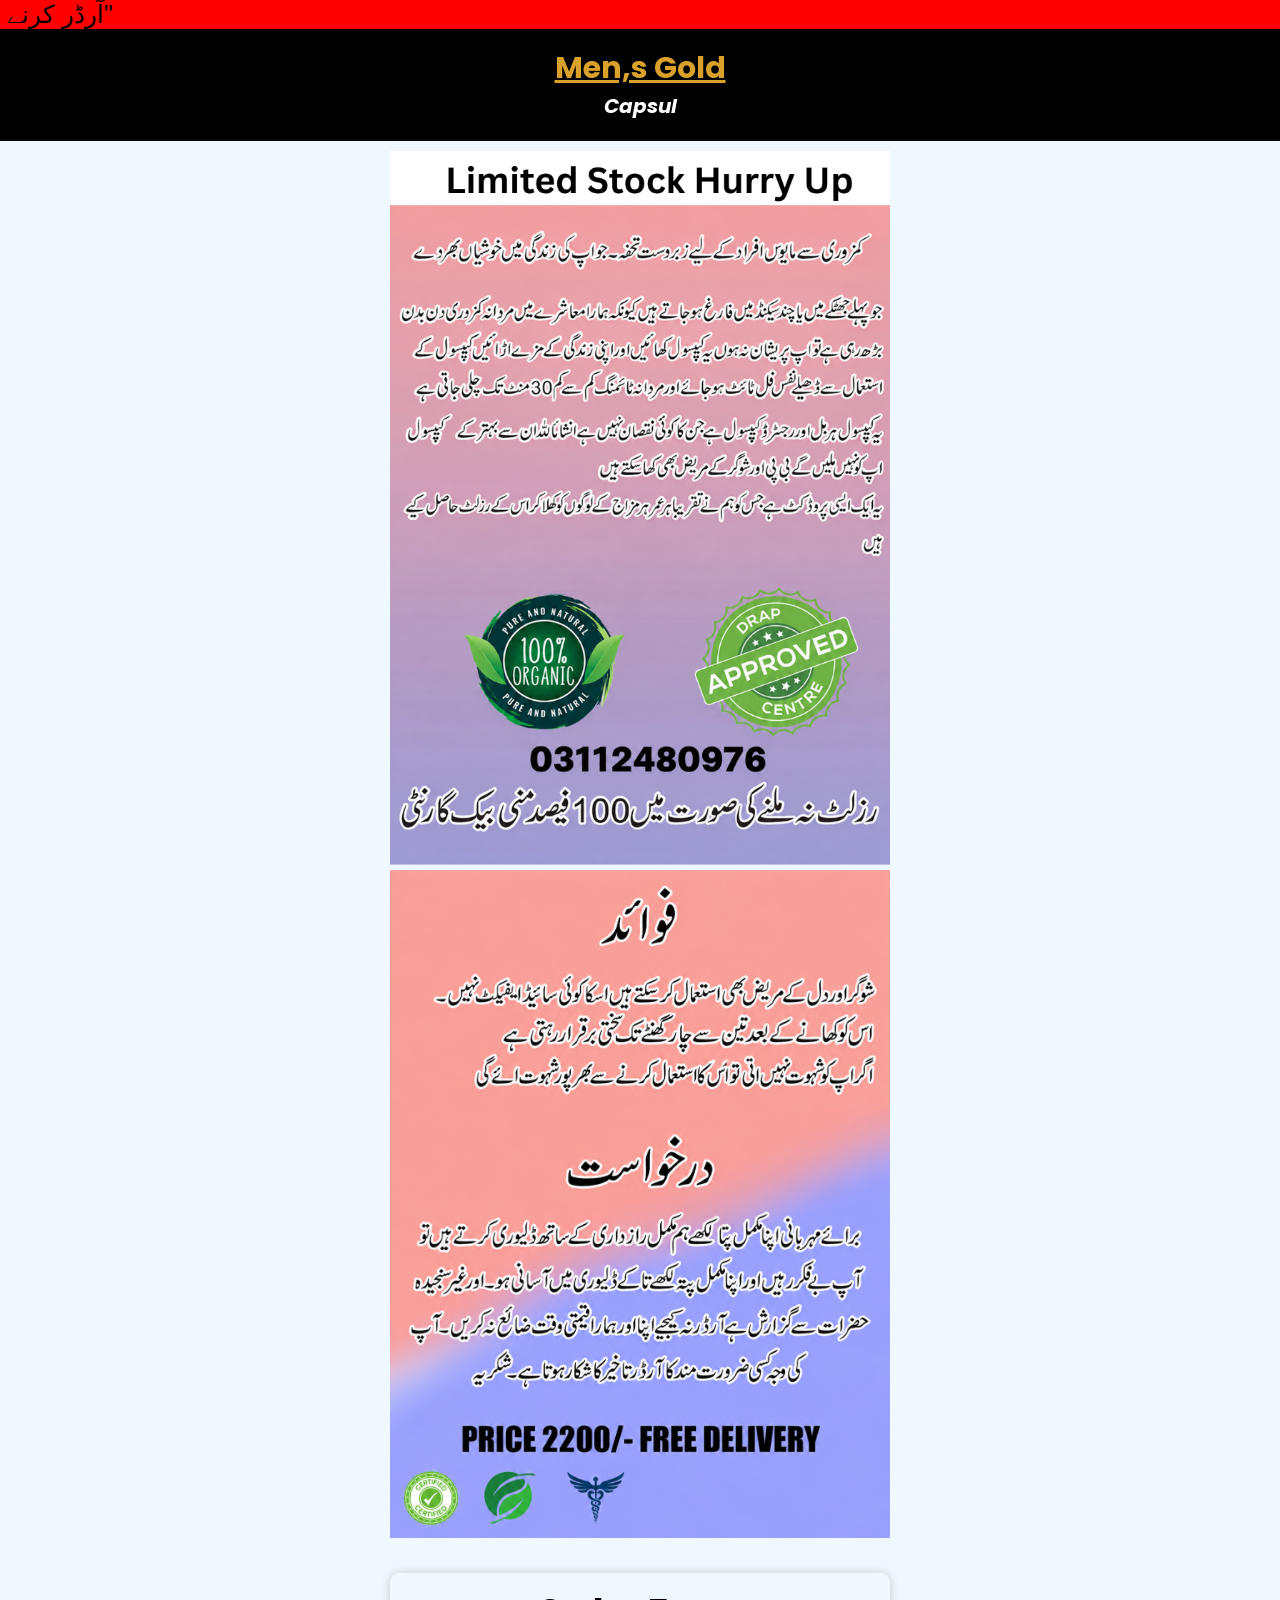
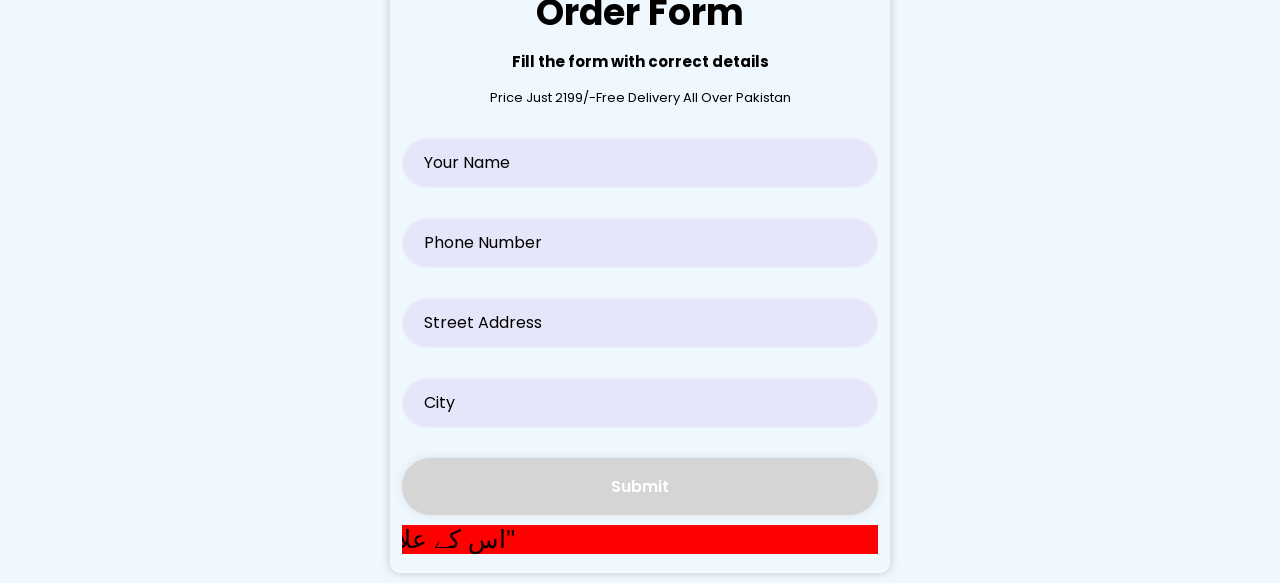
==== index.html @ 23c0e17f "Add files via upload" ====
<!DOCTYPE html>
<html lang="en">

<head>
    <meta charset="UTF-8">
    <meta name="viewport" content="width=device-width, initial-scale=1.0">
    <title>Organicherbstore</title>
    <link rel="stylesheet" href="style.css">
<!-- Meta Pixel Code -->
<script>
!function(f,b,e,v,n,t,s)
{if(f.fbq)return;n=f.fbq=function(){n.callMethod?
n.callMethod.apply(n,arguments):n.queue.push(arguments)};
if(!f._fbq)f._fbq=n;n.push=n;n.loaded=!0;n.version='2.0';
n.queue=[];t=b.createElement(e);t.async=!0;
t.src=v;s=b.getElementsByTagName(e)[0];
s.parentNode.insertBefore(t,s)}(window, document,'script',
'https://connect.facebook.net/en_US/fbevents.js');
fbq('init', '2131883770869418');
fbq('track', 'PageView');
</script>
<noscript><img height="1" width="1" style="display:none"
src="https://www.facebook.com/tr?id=2131883770869418&ev=PageView&noscript=1"
/></noscript>
<!-- End Meta Pixel Code -->
</head>

<body>
    <marquee direction="right">"آرڈر کرنے سے پہلے مکمل تفصیل پڑھ لیجیے۔"</marquee>

    <header>
        <h1><ins> Men,s Gold</ins></h1>
        <h2><i>Capsul</i></h2>
    </header>
    <div class="image-box">
        <img src="2.png">
        <img src="3.png">

        <div class="wrapper">
            <form method="post" action="" name="contactform" id="contactform">
                <h1>Order Form</h1>
                <h2>Fill the form with correct details</h2>
                <p>Price Just 2199/-Free Delivery All Over Pakistan</p>
                <div class="input-box">
                    <input type="text" class="form-control" placeholder="Your Name" name="name" id="name" required />
                    <i class='bx bxs-user'></i>
                </div>
                <div class="input-box">
                    <input type="tel" onKeyDown="numberonly()" class="form-control" placeholder="Phone Number"  maxlength="13" minlength="10"
                        name="number" id="phone" required />
                    <i class='bx bxs-phone'></i>
                </div>
                <div class="input-box">
                    <input type="text" class="form-control" placeholder="Street Address" name="address" id="address"
                        required />
                    <i class='bx bx-home'></i>
                </div>
                <div class="input-box">
                    <input type="text" class="form-control" placeholder="City" name="city" id="city" required />
                    <i class='bx bxs-city'></i>
                </div>

                <div class="container">
                    <!-- <a href="popup.html"> -->
                    <button type="submit" id="submit" class="btn" disabled>Submit</button>
                    <!-- </a> -->
                </div>
                <marquee direction="right">"اس کے علاوہ ہماری کوئی دوسری برانچ نہیں ہے، کسی دوسری جگہ سے آپ اپنی ذمہ
                    داری پر آرڈر
                    کریں۔ شکریہ۔"</marquee>
            </form>

        </div>
    </div>
    <div class="loader-box" id="loaderBox">
        <span class="loader"></span>
    </div>
    <!-- <div class="popup">
            <i class='bx bx-check-circle'></i>
            <h3>Thank You!</h3>
            <H4>Your detail has been successfully submitted
                Our representative will contact you soon.
            </H4>
    
            <div class="container">
                <button type="Ok" class="button">Ok</button>   
            </div>
        </div> -->
    <script src="Google Sheet.js"></script>
    <script type="text/javascript">
        function numberonly() {
            var e = event || window.event;  // get event object
            var key = e.keyCode || e.which; // get key cross-browser

            if ((key < 48 || key > 57) && key != 8) { //if it is not a number ascii code
                //Prevent default action, which is inserting character
                if (e.preventDefault) e.preventDefault(); //normal browsers
                e.returnValue = false; //IE
            }
        }
        // Function to check form input and enable submit button
        document.getElementById("contactform").addEventListener("input", function () {
            var name = document.getElementById("name").value;
            var phone = document.getElementById("phone").value;
            var address = document.getElementById("address").value;
            var city = document.getElementById("city").value;
            var submitButton = document.getElementById("submit");

            // Enable submit button if all fields are filled
            if (name && phone && address && city) {
                submitButton.disabled = false;
            } else {
                submitButton.disabled = true;
            }
        });

    </script>
</body>

</html>
---- style.css ----
@import url("htt.ps://fonts.googleapis.com/css2?family=Poppins:ital,wght@0,100;0,200;0,300;0,400;0,500;0,600;0,700;0,800;0,900;1,100;1,200;1,300;1,400;1,500;1,600;1,700;1,800;1,900&display=swap");

*{
    margin: 0;
    padding: 0;
    box-sizing:border-box; 
    font-family: "poppins" , sans-serif;
}

marquee {
    background-color:red;
    color: black;
    font-size: 25px;
    font-family: Impact, Haettenschweiler, 'Arial Narrow Bold', sans-serif;
}

header {
    background-color:black;
    color: #fff;
    padding: 20px;
    margin-top: -10px;
    }

header h1 {
    margin: 0px;
    font-size: 30px;
    text-align: center;
    font-family: 'Times New Roman', Times, serif;
    color:#daa12a;
}

header h2 {
    margin: 0px;
    font-size: 20px;
    text-align: center;
    font-family: 'Times New Roman', Times, serif;    
}

/* img {
    height: 600px;
    width: 500px;
    margin-left: 410px;
} */

body {
    
    align-items: center;
    min-height: 100vh;
    background: aliceblue;
    background-size: cover;
    background-position: center;
    }

.wrapper {
    /* margin-left: 450px; */
    margin-top: 30px;
    max-width: 500px;
    width: 100%;
    background: transparent;
    border: 2px solid rgba(255, 255,255, .2);
    backdrop-filter: blur (30px);
    box-shadow: 0 0 10px rgba(0, 0, 0, .2);
    color: black;
    border-radius: 10px;
    padding: 10px;
}
.wrapper h1 {
    font-size: 36px;
    text-align: center;
}

   
.wrapper p {
    text-align: center;
    margin-top: 15px;
    font-size: 13px;
}

.wrapper h2 {
    text-align: center;
    font-size: 15px;
    margin-top: 10px;
}

.wrapper .input-box{
    position: relative;
    width: 100%;
    height: 50px;
    margin: 30px 0;

} 

.input-box input{
    width: 100%;
    height: 100%;
    background: lavender;
    border: none;
    border: 2px solid rgba(255, 255, 255, .2);
    border-radius: 40px;
    font-size: 16px;
    color: black;
    padding: 20px 45px 20px 20px;
}

.input-box input::placeholder{
    color: black;
}

.input-box i{
    position: absolute;
    right: 20px;
    top: 30%;
    transform: translateY(0%);
    font-size: 20px;
}

.wrapper .btn {
    width: 100%;
    /* height: 45px; */
    background: black;
    border: none;
    outline: none;
    border-radius: 40px;
    box-shadow: 0 0 10px rgba(0, 0, 0, .1);
    cursor: pointer;
    font-size: 16px;
    color: white;
    padding: 1rem;
    font-weight: 600;
    margin-bottom: 10px;
}

.popup{
    /* margin-top: 200px; */
    display: flex;
    flex-direction: column;
    align-items: center;
    max-width: 380px;
    width: 100%;
    padding: 30px 20px;
    /* margin-left: 470px;  */
    border-radius: 20px;
    background-color: white;
}

.popup i{
    font-size: 100px;
    color: green;
}

.popup h3{
    margin-top: 20px;
    font-size: 25px;
    font-weight: 500;
    color: #333;
}

.popup h4{
    margin-top: 5px;
    font-size: 16px;
    font-weight: 400;
    color: #808080;
    text-align: center;
}

.popup button{
    font-size: 14px;
    padding: 6px 12px;
    margin: 0 10px; 
}

.popup .button{
    margin-top: 25px;
    margin-left: -10px;
    width: 150%;
    height: 45px;
    background: red;
    border: none;
    outline: none;
    border-radius: 40px;
    box-shadow: 0 0 10px rgba(0, 0, 0, .1);
    cursor: pointer;
    font-size: 16px;
    color: white;
    font-weight: 600;
}

footer {
    background-color:none;
    color: #fff;
    text-align: center;
    padding:20px;
    margin-top: 10px;
}

footer a {
    color: black;
    text-decoration: none;
    font-family: 'Times New Roman', Times, serif;
    font-size: 20px;
}

footer a:hover {
    text-decoration: underline;
}

.loader-box{
    display: none;
    justify-content: center;
    align-items: center;
    position: fixed;
    height: 100%;
    width: 100%;
    top: 0;
    background-color: #0000008f;
}

.loader {
  width: 100px;
  height: 100px;
  border: 5px solid #f50000;
  border-radius: 50%;
  display: inline-block;
  box-sizing: border-box;
  position: relative;
  animation: pulse 1s linear infinite;
}
.loader:after {
  content: '';
  position: absolute;
  width: 100px;
  height: 100px;
  border: 5px solid #FFF;
  border-radius: 50%;
  display: inline-block;
  box-sizing: border-box;
  left: 50%;
  top: 50%;
  transform: translate(-50%, -50%);
  animation: scaleUp 1s linear infinite;
}

@keyframes scaleUp {
  0% { transform: translate(-50%, -50%) scale(0) }
  60% , 100% { transform: translate(-50%, -50%)  scale(1)}
}
@keyframes pulse {
  0% , 60% , 100%{ transform:  scale(1) }
  80% { transform:  scale(1.2)}
}

.image-box{
    display: flex;
    flex-direction: column;
    gap: 5px;
    justify-content: center;
    padding: 10px;
    align-items: center;
}

.image-box img{
    height: 100%;
    width: 100%;
    max-width: 500px;
}


.main{
display: flex;
    width: 100%;
    height: 100%;
    justify-content: center;
    align-items: center;
    top: 0;
    position: fixed;
}

.btn[disabled]{
background-color: #d5d5d5;
}
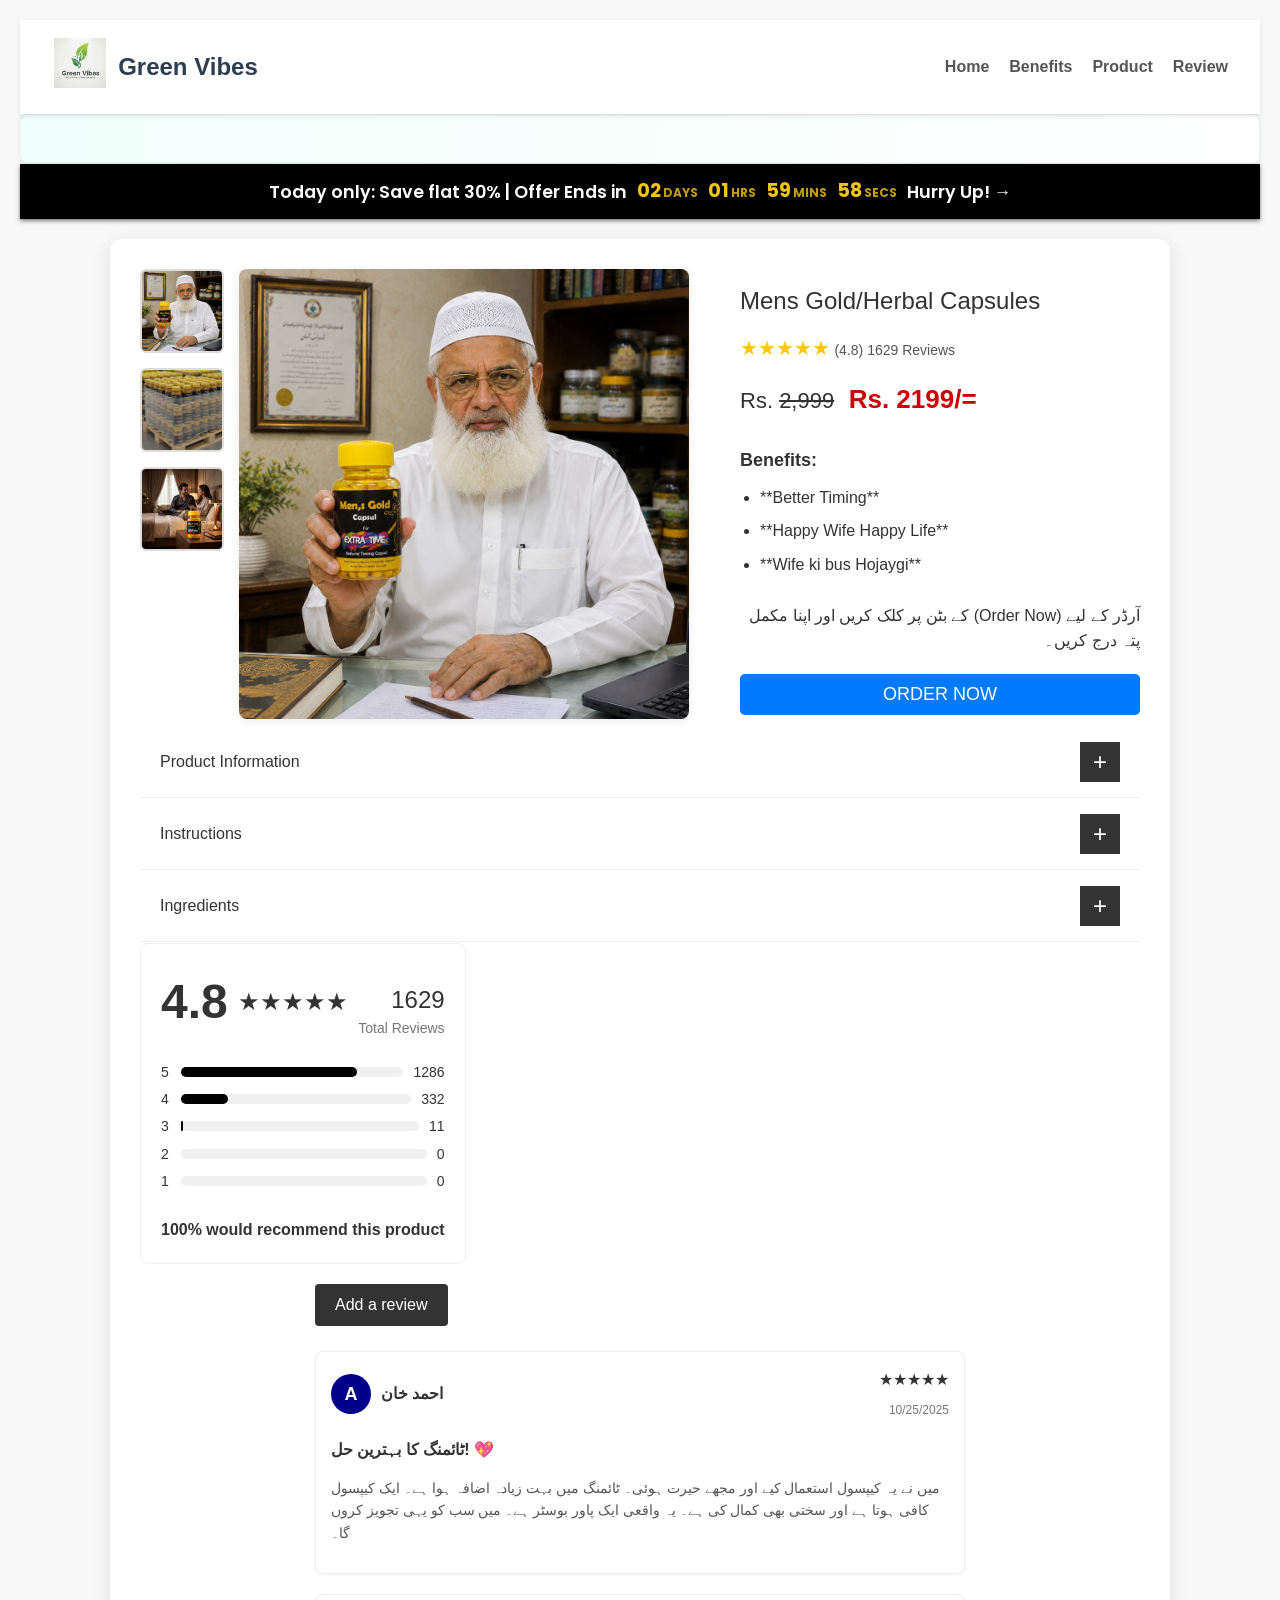
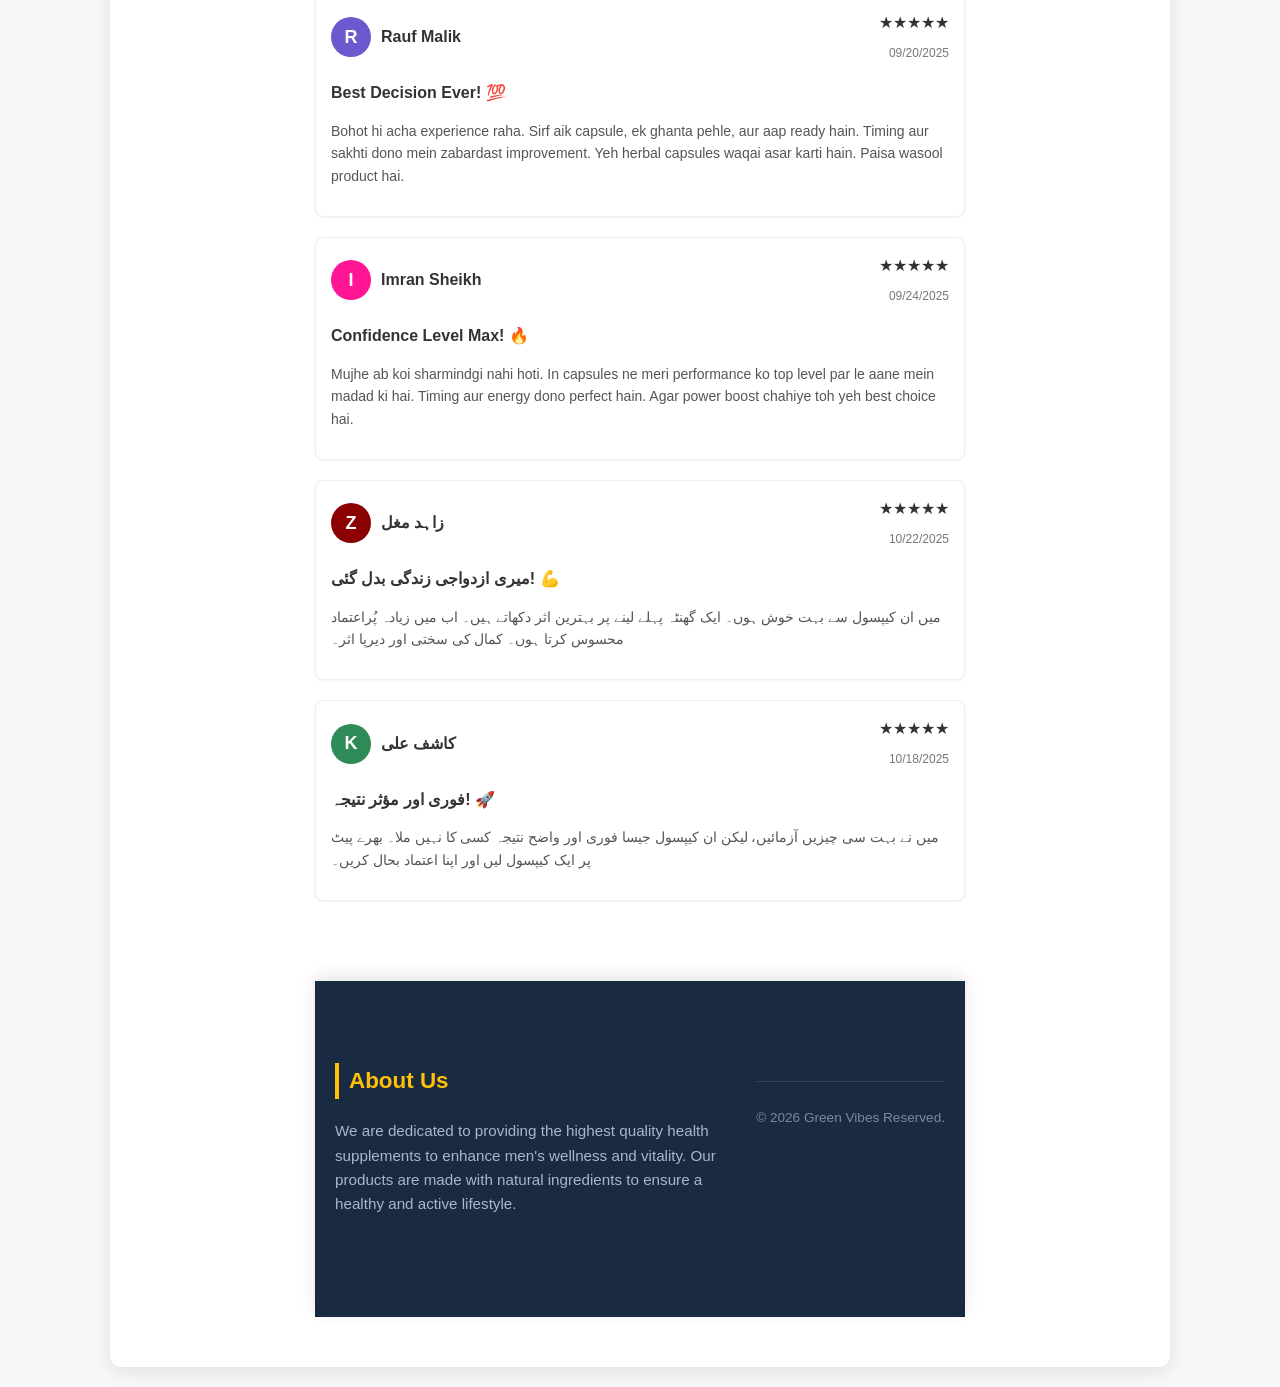
==== commit 9ab7cfe1: "Add files via upload" ====
--- a/index.html
+++ b/index.html
@@ -1,120 +1,658 @@
-<!DOCTYPE html>
-<html lang="en">
-
-<head>
-    <meta charset="UTF-8">
-    <meta name="viewport" content="width=device-width, initial-scale=1.0">
-    <title>Organicherbstore</title>
-    <link rel="stylesheet" href="style.css">
-<!-- Meta Pixel Code -->
-<script>
-!function(f,b,e,v,n,t,s)
-{if(f.fbq)return;n=f.fbq=function(){n.callMethod?
-n.callMethod.apply(n,arguments):n.queue.push(arguments)};
-if(!f._fbq)f._fbq=n;n.push=n;n.loaded=!0;n.version='2.0';
-n.queue=[];t=b.createElement(e);t.async=!0;
-t.src=v;s=b.getElementsByTagName(e)[0];
-s.parentNode.insertBefore(t,s)}(window, document,'script',
-'https://connect.facebook.net/en_US/fbevents.js');
-fbq('init', '2131883770869418');
-fbq('track', 'PageView');
-</script>
-<noscript><img height="1" width="1" style="display:none"
-src="https://www.facebook.com/tr?id=2131883770869418&ev=PageView&noscript=1"
-/></noscript>
-<!-- End Meta Pixel Code -->
-</head>
-
-<body>
-    <marquee direction="right">"آرڈر کرنے سے پہلے مکمل تفصیل پڑھ لیجیے۔"</marquee>
-
-    <header>
-        <h1><ins> Men,s Gold</ins></h1>
-        <h2><i>Capsul</i></h2>
-    </header>
-    <div class="image-box">
-        <img src="2.png">
-        <img src="3.png">
-
-        <div class="wrapper">
-            <form method="post" action="" name="contactform" id="contactform">
-                <h1>Order Form</h1>
-                <h2>Fill the form with correct details</h2>
-                <p>Price Just 2199/-Free Delivery All Over Pakistan</p>
-                <div class="input-box">
-                    <input type="text" class="form-control" placeholder="Your Name" name="name" id="name" required />
-                    <i class='bx bxs-user'></i>
-                </div>
-                <div class="input-box">
-                    <input type="tel" onKeyDown="numberonly()" class="form-control" placeholder="Phone Number"  maxlength="13" minlength="10"
-                        name="number" id="phone" required />
-                    <i class='bx bxs-phone'></i>
-                </div>
-                <div class="input-box">
-                    <input type="text" class="form-control" placeholder="Street Address" name="address" id="address"
-                        required />
-                    <i class='bx bx-home'></i>
-                </div>
-                <div class="input-box">
-                    <input type="text" class="form-control" placeholder="City" name="city" id="city" required />
-                    <i class='bx bxs-city'></i>
-                </div>
-
-                <div class="container">
-                    <!-- <a href="popup.html"> -->
-                    <button type="submit" id="submit" class="btn" disabled>Submit</button>
-                    <!-- </a> -->
-                </div>
-                <marquee direction="right">"اس کے علاوہ ہماری کوئی دوسری برانچ نہیں ہے، کسی دوسری جگہ سے آپ اپنی ذمہ
-                    داری پر آرڈر
-                    کریں۔ شکریہ۔"</marquee>
-            </form>
-
-        </div>
-    </div>
-    <div class="loader-box" id="loaderBox">
-        <span class="loader"></span>
-    </div>
-    <!-- <div class="popup">
-            <i class='bx bx-check-circle'></i>
-            <h3>Thank You!</h3>
-            <H4>Your detail has been successfully submitted
-                Our representative will contact you soon.
-            </H4>
-    
-            <div class="container">
-                <button type="Ok" class="button">Ok</button>   
-            </div>
-        </div> -->
-    <script src="Google Sheet.js"></script>
-    <script type="text/javascript">
-        function numberonly() {
-            var e = event || window.event;  // get event object
-            var key = e.keyCode || e.which; // get key cross-browser
-
-            if ((key < 48 || key > 57) && key != 8) { //if it is not a number ascii code
-                //Prevent default action, which is inserting character
-                if (e.preventDefault) e.preventDefault(); //normal browsers
-                e.returnValue = false; //IE
-            }
-        }
-        // Function to check form input and enable submit button
-        document.getElementById("contactform").addEventListener("input", function () {
-            var name = document.getElementById("name").value;
-            var phone = document.getElementById("phone").value;
-            var address = document.getElementById("address").value;
-            var city = document.getElementById("city").value;
-            var submitButton = document.getElementById("submit");
-
-            // Enable submit button if all fields are filled
-            if (name && phone && address && city) {
-                submitButton.disabled = false;
-            } else {
-                submitButton.disabled = true;
-            }
-        });
-
-    </script>
-</body>
-
+<!DOCTYPE html>
+<html lang="en">
+
+<head>
+    <meta charset="UTF-8">
+    <meta name="viewport" content="width=device-width, initial-scale=1.0">
+    <title>Green Vibes</title>
+    <link rel="stylesheet" href="style.css">
+    <link href="https://fonts.gstatic.com" crossorigin>
+    <link href="https://fonts.googleapis.com/css2?family=Poppins:wght@400;600;700&display=swap" rel="stylesheet">
+    <link rel="stylesheet" href="https://cdnjs.cloudflare.com/ajax/libs/font-awesome/6.4.0/css/all.min.css">
+<!-- Meta Pixel Code -->
+<script>
+!function(f,b,e,v,n,t,s)
+{if(f.fbq)return;n=f.fbq=function(){n.callMethod?
+n.callMethod.apply(n,arguments):n.queue.push(arguments)};
+if(!f._fbq)f._fbq=n;n.push=n;n.loaded=!0;n.version='2.0';
+n.queue=[];t=b.createElement(e);t.async=!0;
+t.src=v;s=b.getElementsByTagName(e)[0];
+s.parentNode.insertBefore(t,s)}(window, document,'script',
+'https://connect.facebook.net/en_US/fbevents.js');
+fbq('init', '28496094760057490');
+fbq('track', 'PageView');
+</script>
+<noscript><img height="1" width="1" style="display:none"
+src="https://www.facebook.com/tr?id=28496094760057490&ev=PageView&noscript=1"
+/></noscript>
+<!-- End Meta Pixel Code -->
+ <meta name="facebook-domain-verification" content="4etrd96t2jrwtdts70dd9bwc76aa7k" /> 
+</head>
+    <style>
+    /* ... (Other CSS remains the same) ... */
+
+    /* ------------------------------------ */
+    /* Updated CSS for Review Form and Overlay */
+    /* ------------------------------------ */
+    .review-form-overlay {
+        /* Overlay to cover the whole screen */
+        position: fixed;
+        top: 0;
+        left: 0;
+        width: 100%;
+        height: 100%;
+        background-color: rgba(0, 0, 0, 0.6);
+        display: none;
+        margin-top: 52px;
+        
+        /* ✨ FIX 1: Use center alignment for both axes */
+        justify-content: center;
+        align-items: center; 
+        
+        z-index: 1000;
+        /* Scrollable container for small screens */
+        overflow-y: auto; 
+    }
+
+    .review-form-content {
+        background: #fff;
+        padding: 30px;
+        border-radius: 8px;
+        max-width: 450px;
+        width: 90%; 
+        box-shadow: 0 5px 15px rgba(0, 0, 0, 0.3);
+        position: relative;
+        
+        /* ✨ FIX 2: Remove unnecessary vertical margin which was causing header overlap */
+        margin: 20px; 
+    }
+    
+    /* ... (Rest of the CSS remains the same, including the media query) ... */
+
+    .review-form-content h3 {
+        margin-top: 0;
+        border-bottom: 2px solid #eee;
+        padding-bottom: 10px;
+        margin-bottom: 20px;
+    }
+
+    .form-group {
+        margin-bottom: 15px;
+    }
+
+    .form-group label {
+        display: block;
+        margin-bottom: 5px;
+        font-weight: bold;
+        font-size: 14px;
+    }
+
+    .form-group input, .form-group textarea {
+        width: 100%;
+        padding: 10px;
+        border: 1px solid #ccc;
+        border-radius: 4px;
+        box-sizing: border-box; 
+    }
+
+    .form-group textarea {
+        resize: vertical;
+        min-height: 100px;
+    }
+    
+    /* Star Rating Styling - LEFT-TO-RIGHT HIGHLY RECOMMENDED FIX */
+.star-rating input {
+    display: none; /* Hides the actual radio buttons */
+}
+
+.star-rating {
+    /* 1. HTML order ulta karne ke bawajood, stars seedhe dikhenge */
+    direction: rtl; 
+    display: inline-block;
+    font-size: 0; /* Important: removes space */
+}
+
+.star-rating label {
+    font-size: 24px;
+    color: #ddd; /* Light color for unselected stars */
+    cursor: pointer;
+    transition: color 0.2s;
+    padding: 0 2px;
+    display: inline-block;
+    /* 2. Label ki direction seedhi (LTR) rakhte hain */
+    direction: ltr; 
+    font-size: 24px;
+}
+
+/* 3. Logic: ~ (tilde) selector RTL mein 'sare pichle' elements select karta hai, 
+      lekin LTR mein 'sare agle' elements select karta hai. 
+      RTL set karne se woh 'left' wale stars ko select karega. */
+
+/* When hovering (hovered star and all stars to its left will light up) */
+.star-rating label:hover,
+.star-rating label:hover ~ label {
+    color: #ffc107;
+}
+
+/* When checked (checked star and all stars to its left will stay gold) */
+.star-rating input:checked ~ label,
+.star-rating input:checked + label {
+    color: #ffc107;
+}
+
+    .submit-btn {
+        background-color: #ff9800;
+        color: white;
+        padding: 10px 15px;
+        border: none;
+        border-radius: 4px;
+        cursor: pointer;
+        font-size: 16px;
+        transition: background-color 0.2s;
+        width: 100%; /* Make submit button full width on small screens */
+    }
+
+    .submit-btn:hover {
+        background-color: #e68900;
+    }
+    
+    /* ------------------------------------ */
+    /* Media Query for smaller screens (e.g., phones) */
+    /* ------------------------------------ */
+    @media (max-width: 500px) {
+        .review-form-content {
+            /* Reduce padding and margin for very small screens */
+            padding: 20px;
+            margin: 20px 0; 
+        }
+    }
+</style>
+
+<div id="review-form-modal" class="review-form-overlay">
+    <div class="review-form-content">
+        <h3>Write a Review</h3>
+        <form id="customer-review-form" target="_self" method="POST" 
+    action="YOUR_GOOGLE_FORM_EMBED_URL" 
+    onsubmit="setTimeout(function(){closeReviewForm();}, 1000);">
+            <div class="form-group"><label for="reviewer-name">Your Name</label><input type="text" id="reviewer-name" required></div>
+            <div class="form-group">
+    <label>Overall Rating</label>
+    <div class="star-rating">
+        <input type="radio" id="star5" name="rating" value="5" required><label for="star5" title="5 stars">★</label>
+        <input type="radio" id="star4" name="rating" value="4"><label for="star4" title="4 stars">★</label>
+        <input type="radio" id="star3" name="rating" value="3"><label for="star3" title="3 stars">★</label>
+        <input type="radio" id="star2" name="rating" value="2"><label for="star2" title="2 stars">★</label>
+        <input type="radio" id="star1" name="rating" value="1"><label for="star1" title="1 star">★</label>
+    </div>
+</div>
+            <div class="form-group"><label for="review-title">Review Title</label><input type="text" id="review-title" required></div>
+            <div class="form-group"><label for="review-text">Your Detailed Review</label><textarea id="review-text" required></textarea></div>
+            <button type="submit" class="submit-btn">Submit Review</button>
+        </form>
+    </div>
+</div>
+
+<script>
+    // Show the modal when 'Add a review' is clicked
+    function openReviewForm() {
+        document.getElementById('review-form-modal').style.display = 'flex';
+    }
+    function closeReviewForm() {
+        document.getElementById('review-form-modal').style.display = 'none';
+        document.getElementById('customer-review-form').reset();
+        alert('Thank you! Your review has been submitted to our system.');
+    }
+
+    // Hide the modal when clicking outside of it
+    document.getElementById('review-form-modal').addEventListener('click', function(e) {
+        if (e.target.id === 'review-form-modal') {
+            document.getElementById('review-form-modal').style.display = 'none';
+        }
+    });
+
+    // Handle form submission (Requires Backend for actual saving)
+    document.getElementById('customer-review-form').addEventListener('submit', function(e) {
+        e.preventDefault();
+        
+        
+        // Close form and reset fields
+        document.getElementById('review-form-modal').style.display = 'none';
+        document.getElementById('customer-review-form').reset();
+    });
+</script>
+<body oncontextmenu="return false;" onselectstart="return false;" ondragstart="return false;">
+    <nav class="main-nav-bar">
+        <div class="brand-logo">
+            <a href="#home">
+                <img src="logo (1).jpeg" alt="Organic Herb Store Logo" />
+            </a>
+            <div class="brand-title">Green Vibes</div>
+        </div>
+
+        <a href="#" class="menu-toggle" id="menuToggle">
+            <i class="fas fa-bars"></i>
+        </a>
+
+        <div class="nav-links" id="navLinks">
+            <ul>
+                <li><a href="index.html">Home</a></li>
+                <li><a href="#description-tab">Benefits</a></li>
+                <li><a href="#product">Product</a></li>
+                <li><a href="#Reviews">Review</a></li>
+            </ul>
+        </div>
+    </nav>
+    <div class="marquee">
+        <span>Mens Gold Capsules – Herbal Stamina Capsuls! ⚡ Take 1 Capsule 1 Hour Before Special Moment |
+            Safe & Side Effect Free!</span>
+    </div>
+    <div class="ticker-offer-bar">
+    <div class="ticker-content-wrapper">
+        <span class="ticker-text-left">Today only: Save flat 30% | Offer Ends in </span>
+        
+        <span class="ticker-timer-unit">
+            <span id="days" class="ticker-timer-value">02</span>
+            <span class="ticker-timer-label">Days</span>
+        </span>
+        
+        <span class="ticker-timer-unit">
+            <span id="hours" class="ticker-timer-value">07</span>
+            <span class="ticker-timer-label">HRS</span>
+        </span>
+        
+        <span class="ticker-timer-unit">
+            <span id="minutes" class="ticker-timer-value">47</span>
+            <span class="ticker-timer-label">MINS</span>
+        </span>
+        
+        <span class="ticker-timer-unit">
+            <span id="seconds" class="ticker-timer-value">26</span>
+            <span class="ticker-timer-label">SECS</span>
+        </span>
+
+        <span class="ticker-text-right"> Hurry Up! →</span>
+    </div>
+</div>
+    <div id="product" class="product-container">
+        <div class="images-section">
+            <div class="image-gallery">
+                <div class="thumbnail-images">
+                    <img src="1.png" alt="Thumbnail 1">
+                    <img src="2.jpeg" alt="Thumbnail 1"> 
+                    <img src="3.jpg" alt="Thumbnail 1">     
+                </div>
+                <div class="main-image-container">
+                    <img src="1.png" alt="Main Product Image" class="main-image">
+                </div>
+            </div>
+        </div>
+        <div class="product-details" style="font-family: Arial, sans-serif; max-width: 400px;">
+    <h1 class="product-title" style="font-size: 24px; font-weight: normal; line-height: 1.3;">Mens Gold/Herbal Capsules</h1>
+    
+    <div class="reviews-section" style="margin-bottom: 15px;">
+        <span style="color: #FFC700; font-size: 20px;">★★★★★</span> 
+        <span style="font-size: 14px; color: #555;">(4.8) 1629 Reviews</span>
+    </div>
+    
+    <div class="price-section" style="margin-bottom: 25px;">
+        <span class="original-price" style="font-size: 22px; color: #333;">Rs. <del>2,999</del></span>
+        <span class="discount-price" style="font-size: 26px; color: #CC0000; font-weight: bold; margin-left: 10px;">Rs. 2199/=</span>
+    </div>
+    
+    <p class="section-heading" style="font-size: 18px; font-weight: bold; margin-bottom: 10px;">Benefits:</p>
+
+    <ul class="benefits-list" style="list-style-type: disc; padding-left: 20px; margin: 0;">
+        <li style="margin-bottom: 8px;">**Better Timing**</li>
+        <li style="margin-bottom: 8px;">**Happy Wife Happy Life**</li>
+        <li style="margin-bottom: 8px;">**Wife ki bus Hojaygi**</li>
+    </ul>
+
+    <p class="product-description" dir="rtl" style="margin-top: 25px; font-size: 16px;">
+        آرڈر کے لیے (Order Now) کے بٹن پر کلک کریں اور اپنا مکمل پتہ درج کریں۔
+    </p>
+
+    <button class="buy-now-btn" id="open-form-btn" style="background-color: #007bff; color: white; padding: 10px 20px; border: none; border-radius: 5px; cursor: pointer; font-size: 18px; display: block; width: 100%; margin-top: 20px;">
+        ORDER NOW
+    </button>
+</div>
+<div class="accordion">
+        
+        <div class="accordion-item">
+            <div class="accordion-header" onclick="toggleAccordion(this)">
+                <span class="accordion-header-text">Product Information</span>
+                <div class="accordion-icon">+</div>
+            </div>
+            <div class="accordion-content">
+    <ul>
+        <li>
+            <strong>💪 کارکردگی اور توانائی میں معاون (SUPPORTS PERFORMANCE & VITALITY):</strong> 
+            <p>(Mens Gold) توانائی کی سطح کو سہارا دیتا ہے اور جسمانی طاقت (vitality) کو بڑھانے میں مدد کرتا ہے۔ صحت مند خون کے بہاؤ کو فروغ دینے کے علاوہ، یہ ان لوگوں کے لیے بہترین ہے جو اپنی فعال طرز زندگی اور کارکردگی کو بہتر بنانا چاہتے ہیں۔</p>
+        </li>
+        <li>
+            <strong>👨‍⚕️ مردانہ صحت میں مددگار (MALE HEALTH SUPPORT):</strong> 
+            <p> آپ کی توانائی، طاقت اور سٹیمنا کو بڑھانے میں مدد کرے گا، کیونکہ اس کے اجزاء (ingredients) آپ کی حیات بخشی (vitality) کو دوبارہ جوان اور بحال کرنے کا کام کرتے ہیں۔</p>
+        </li>
+        <li>
+            <strong>✨ اعتماد اور طاقت میں اضافہ (BOOST CONFIDENCE & STRENGTH):</strong>
+            <p>بہتر اور مضبوط گردش (circulation) کے ساتھ، یہ آپ کے موڈ کو بہتر بنائے گا اور آپ کو سونے کے کمرے کے اندر اور باہر، دونوں جگہ بہتر کارکردگی دکھانے اور بااختیار محسوس کرنے کا اعتماد دے گا۔</p>
+        </li>
+    </ul>
+</div>
+        </div>
+
+        <div class="accordion-item">
+            <div class="accordion-header" onclick="toggleAccordion(this)">
+                <span class="accordion-header-text">Instructions</span>
+                <div class="accordion-icon">+</div>
+            </div>
+            <div class="accordion-content">
+                <h3>💊 استعمال کا طریقہ</h3>
+                <p>بھرے پیٹ پر لیں: اسے خالی پیٹ نہ استعمال کریں۔</p>
+            <p>روزانہ کی خوراک سے تجاوز نہ کریں: ضرورت کے مطابق صرف (1) کیپسول
+ لیں۔</p>
+            <p>وقت کا خیال رکھیں: ہمبستری سے ایک گھنٹہ پہلے استعمال کرنا صحیح وقت ہے۔</p>
+            </div>
+        </div>
+
+        <div class="accordion-item">
+            <div class="accordion-header" onclick="toggleAccordion(this)">
+                <span class="accordion-header-text">Ingredients</span>
+                <div class="accordion-icon">+</div>
+            </div>
+            <div class="accordion-content">
+                <h3>"اجزاء"</h3>
+                <p>بادام، زنجبیل، لونگ، دارچینی، جنسینگ کا عرق، اردھ کھجور، سنگھاڑا، زعفران، جوہر خاص کا عرق، کشتہ نقرہ، کشتہ مروارید، کشتہ قلعی۔</p>
+            </div>
+        
+        </div>
+
+    </div>
+    <div style="font-family: Arial, sans-serif; max-width: 400px; padding: 20px; border: 1px solid #eee; border-radius: 8px; background-color: #fff;">
+    
+    <div style="display: flex; justify-content: space-between; align-items: flex-end; margin-bottom: 20px;">
+        <div style="display: flex; align-items: center;">
+            <span style="font-size: 48px; font-weight: bold; margin-right: 10px;">4.8</span>
+            <span style="color: #333; font-size: 24px;">★★★★★</span>
+        </div>
+        <div style="text-align: right;">
+            <span style="font-size: 24px; font-weight: normal; display: block; line-height: 1.2;">1629</span>
+            <span style="font-size: 14px; color: #777;">Total Reviews</span>
+        </div>
+    </div>
+
+    <div style="margin-bottom: 20px;">
+        
+        <div style="display: flex; align-items: center; margin-bottom: 5px;">
+            <span style="width: 10px; font-size: 14px; color: #333;">5</span>
+            <div style="flex-grow: 1; height: 10px; background-color: #f0f0f0; margin: 0 10px; border-radius: 5px; position: relative;">
+                <div style="height: 100%; width: 78.9%; background-color: #000; border-radius: 5px;"></div>
+            </div>
+            <span style="font-size: 14px; color: #333;">1286</span>
+        </div>
+
+        <div style="display: flex; align-items: center; margin-bottom: 5px;">
+            <span style="width: 10px; font-size: 14px; color: #333;">4</span>
+            <div style="flex-grow: 1; height: 10px; background-color: #f0f0f0; margin: 0 10px; border-radius: 5px; position: relative;">
+                <div style="height: 100%; width: 20.4%; background-color: #000; border-radius: 5px;"></div>
+            </div>
+            <span style="font-size: 14px; color: #333;">332</span>
+        </div>
+
+        <div style="display: flex; align-items: center; margin-bottom: 5px;">
+            <span style="width: 10px; font-size: 14px; color: #333;">3</span>
+            <div style="flex-grow: 1; height: 10px; background-color: #f0f0f0; margin: 0 10px; border-radius: 5px; position: relative;">
+                <div style="height: 100%; width: 0.67%; background-color: #000; border-radius: 5px;"></div>
+            </div>
+            <span style="font-size: 14px; color: #333;">11</span>
+        </div>
+
+        <div style="display: flex; align-items: center; margin-bottom: 5px;">
+            <span style="width: 10px; font-size: 14px; color: #333;">2</span>
+            <div style="flex-grow: 1; height: 10px; background-color: #f0f0f0; margin: 0 10px; border-radius: 5px; position: relative;">
+                <div style="height: 100%; width: 0%; background-color: #000; border-radius: 5px;"></div>
+            </div>
+            <span style="font-size: 14px; color: #333;">0</span>
+        </div>
+
+        <div style="display: flex; align-items: center; margin-bottom: 5px;">
+            <span style="width: 10px; font-size: 14px; color: #333;">1</span>
+            <div style="flex-grow: 1; height: 10px; background-color: #f0f0f0; margin: 0 10px; border-radius: 5px; position: relative;">
+                <div style="height: 100%; width: 0%; background-color: #000; border-radius: 5px;"></div>
+            </div>
+            <span style="font-size: 14px; color: #333;">0</span>
+        </div>
+
+    </div>
+
+    <div style="font-size: 16px; font-weight: bold; margin-top: 25px;">
+        100% would recommend this product
+    </div>
+</div>
+
+<div id="Reviews"class="reviews-container">
+
+    <div class="add-review-btn-section">
+        <button class="add-review-btn" onclick="openReviewForm()">
+    Add a review
+</button>
+    </div>
+
+    <div class="review-card">
+    <div class="review-header">
+        <div class="reviewer-info">
+            <div class="avatar" style="background-color: #00008B;">A</div>
+            <span class="reviewer-name">احمد خان</span>
+        </div>
+        <div class="review-rating-date">
+            <span class="review-rating">★★★★★</span>
+            <span class="review-date">10/25/2025</span>
+        </div>
+    </div>
+    <p class="review-title">ٹائمنگ کا بہترین حل! 💖</p>
+    <p class="review-body">
+        میں نے یہ کیپسول استعمال کیے اور مجھے حیرت ہوئی۔ ٹائمنگ میں بہت زیادہ اضافہ ہوا ہے۔ ایک کیپسول کافی ہوتا ہے اور سختی بھی کمال کی ہے۔ یہ واقعی ایک پاور بوسٹر ہے۔ میں سب کو یہی تجویز کروں گا۔
+    </p>
+</div>
+
+<div class="review-card">
+    <div class="review-header">
+        <div class="reviewer-info">
+            <div class="avatar" style="background-color: #6A5ACD;">R</div>
+            <span class="reviewer-name">Rauf Malik</span>
+        </div>
+        <div class="review-rating-date">
+            <span class="review-rating">★★★★★</span>
+            <span class="review-date">09/20/2025</span>
+        </div>
+    </div>
+    <p class="review-title">Best Decision Ever! 💯</p>
+    <p class="review-body">
+        Bohot hi acha experience raha. Sirf aik capsule, ek ghanta pehle, aur aap ready hain. Timing aur sakhti dono mein zabardast improvement. Yeh herbal capsules waqai asar karti hain. Paisa wasool product hai.
+    </p>
+</div>
+
+<div class="review-card">
+    <div class="review-header">
+        <div class="reviewer-info">
+            <div class="avatar" style="background-color: #FF1493;">I</div>
+            <span class="reviewer-name">Imran Sheikh</span>
+        </div>
+        <div class="review-rating-date">
+            <span class="review-rating">★★★★★</span>
+            <span class="review-date">09/24/2025</span>
+        </div>
+    </div>
+    <p class="review-title">Confidence Level Max! 🔥</p>
+    <p class="review-body">
+        Mujhe ab koi sharmindgi nahi hoti. In capsules ne meri performance ko top level par le aane mein madad ki hai. Timing aur energy dono perfect hain. Agar power boost chahiye toh yeh best choice hai.
+    </p>
+</div>
+
+<div class="review-card">
+    <div class="review-header">
+        <div class="reviewer-info">
+            <div class="avatar" style="background-color: #8B0000;">Z</div>
+            <span class="reviewer-name">زاہد مغل</span>
+        </div>
+        <div class="review-rating-date">
+            <span class="review-rating">★★★★★</span>
+            <span class="review-date">10/22/2025</span>
+        </div>
+    </div>
+    <p class="review-title">میری ازدواجی زندگی بدل گئی! 💪</p>
+    <p class="review-body">
+        میں ان کیپسول سے بہت خوش ہوں۔ ایک گھنٹہ پہلے لینے پر بہترین اثر دکھاتے ہیں۔ اب میں زیادہ پُراعتماد محسوس کرتا ہوں۔ کمال کی سختی اور دیرپا اثر۔
+    </p>
+</div>
+
+<div class="review-card">
+    <div class="review-header">
+        <div class="reviewer-info">
+            <div class="avatar" style="background-color: #2E8B57;">K</div>
+            <span class="reviewer-name">کاشف علی</span>
+        </div>
+        <div class="review-rating-date">
+            <span class="review-rating">★★★★★</span>
+            <span class="review-date">10/18/2025</span>
+        </div>
+    </div>
+    <p class="review-title">فوری اور مؤثر نتیجہ! 🚀</p>
+    <p class="review-body">
+        میں نے بہت سی چیزیں آزمائیں، لیکن ان کیپسول جیسا فوری اور واضح نتیجہ کسی کا نہیں ملا۔ بھرے پیٹ پر ایک کیپسول لیں اور اپنا اعتماد بحال کریں۔
+    </p>
+</div>
+
+            <div id="order-form-modal" class="modal">
+                <div class="modal-content">
+                    <span class="close-btn">&times;</span>
+                    <h2 class="form-title">Place Order — Mens Gold Capsules
+</h2>
+                    <form id="order-form"
+                        action="https://script.google.com/macros/s/AKfycbz_CCx8tuqCZ2wFhdy_fB6rpBTJWVYV3DOzeEsFChx7qiYa4I_3-H_BC4xLopwN_30/exec"
+                        method="POST">
+                        <input type="text" name="name" placeholder="Full Name" required>
+                        <input type="tel" name="phone" placeholder="Phone Number" required>
+                        <input type="City" name="City" placeholder="City">
+                        <textarea name="address" placeholder="Shipping Address" rows="3" required></textarea>
+                        <input type="hidden" name="product" value="MG">
+                        <input type="hidden" name="price" value="2499">
+                        <button type="submit" class="submit-btn" id="submit-btn">Place Order</button>
+                    </form>
+                </div>
+            </div>
+            <footer>
+                <div class="footer-container">
+                    <div class="footer-section about-us">
+                        <h3>About Us</h3>
+                        <p>We are dedicated to providing the highest quality health supplements to enhance men's
+                            wellness and vitality. Our products are made with natural ingredients to ensure a healthy
+                            and active lifestyle.</p>
+                    </div>
+                    <div class="footer-bottom">
+                        <p>&copy; 2026 Green Vibes Reserved.</p>
+                    </div>
+            </footer>
+            <script>
+    // 1. Buttons aur Links ko select karen
+    const menuToggle = document.getElementById('menuToggle');
+    const navLinks = document.getElementById('navLinks');
+
+    // 2. Button par 'click' event listener lagayein
+    menuToggle.addEventListener('click', () => {
+        // 3. nav-links par 'active' class add/remove karein
+        navLinks.classList.toggle('active');
+        
+        // Optional: Toggle the bar icon (fas fa-bars) to a close icon (fas fa-times)
+        const icon = menuToggle.querySelector('i');
+        icon.classList.toggle('fa-bars');
+        icon.classList.toggle('fa-times');
+    });
+</script>
+            <script>
+                document.getElementById('order-form').addEventListener('submit', function (event) {
+                    const form = event.target;
+                    const submitBtn = form.querySelector('.submit-btn');
+
+                    // Show processing message and disable the button
+                    submitBtn.textContent = 'Processing...';
+                    submitBtn.disabled = true;
+
+                    var data = new FormData(form);
+
+                    fetch(form.action, {
+                        method: 'POST',
+                        body: data
+                    })
+                });
+            </script>
+            <script>
+                document.addEventListener('DOMContentLoaded', function () {
+                    const form = document.getElementById('order-form');
+                    const submitBtn = document.getElementById('submit-btn');
+                    submitBtn.disabled = true;
+
+                    form.addEventListener('input', () => {
+                        submitBtn.disabled = !form.checkValidity();
+                    });
+
+                    form.addEventListener('submit', function (e) {
+                        e.preventDefault();  // stop default Google message
+                        window.location.href = "thankyou.html"; // direct redirect
+                    });
+                });
+            </script>     
+            <script>
+    function startCountdown() {
+        // Set the countdown time (2 hours from now)
+        const countdownDate = new Date().getTime() + (2 * 60 * 60 * 1000); 
+
+        const x = setInterval(function() {
+            const now = new Date().getTime();
+            const distance = countdownDate - now;
+
+            // Time calculations for hours, minutes and seconds
+            const hours = Math.floor((distance % (1000 * 60 * 60 * 24)) / (1000 * 60 * 60));
+            const minutes = Math.floor((distance % (1000 * 60 * 60)) / (1000 * 60));
+            const seconds = Math.floor((distance % (1000 * 60)) / 1000);
+
+            // Output the result in elements
+            document.getElementById("hours").innerHTML = String(hours).padStart(2, '0');
+            document.getElementById("minutes").innerHTML = String(minutes).padStart(2, '0');
+            document.getElementById("seconds").innerHTML = String(seconds).padStart(2, '0');
+
+            // If the countdown is finished, write some text
+            if (distance < 0) {
+                clearInterval(x);
+                document.getElementById("countdownTimer").innerHTML = "TIME IS UP!";
+                document.querySelector('.stock-message').innerHTML = "Offer Expired!";
+            }
+        }, 1000);
+    }
+
+    // Start the countdown when the page loads
+    startCountdown();
+</script>   
+
+<script>
+        function toggleAccordion(header) {
+            // Toggle the 'active' class on the header
+            header.classList.toggle('active');
+            
+            // Get the content panel (the next sibling element)
+            const content = header.nextElementSibling;
+
+            // Check if the content is currently visible
+            if (content.style.maxHeight) {
+                // If max-height is set (content is open), close it
+                content.style.maxHeight = null;
+            } else {
+                // If max-height is not set (content is closed), open it
+                // Set max-height to the actual scroll height for the smooth transition
+                content.style.maxHeight = content.scrollHeight + "px";
+            } 
+        }
+    </script>
+            <script src="script.js"></script>
+</body>
+
 </html>
--- a/style.css
+++ b/style.css
@@ -1,280 +1,994 @@
-@import url("htt.ps://fonts.googleapis.com/css2?family=Poppins:ital,wght@0,100;0,200;0,300;0,400;0,500;0,600;0,700;0,800;0,900;1,100;1,200;1,300;1,400;1,500;1,600;1,700;1,800;1,900&display=swap");
-
-*{
+/* General settings for the whole page */
+/* Product section container */
+.product-container {
+    display: flex;
+    flex-wrap: wrap;
+    background: #fff;
+    border-radius: 12px;
+    box-shadow: 0 4px 20px rgba(0, 0, 0, 0.1);
+    padding: 30px;
+    max-width: 1000px;
+    margin: 20px auto;
+}
+
+/* Image section on the left */
+.images-section {
+    flex: 1;
+    min-width: 300px;
+    margin-right: 30px;
+}
+
+.image-gallery {
+    display: flex;
+    gap: 15px;
+}
+
+.thumbnail-images {
+    display: flex;
+    flex-direction: column;
+    gap: 15px;
+}
+
+.thumbnail-images img {
+    width: 80px;
+    height: 80px;
+    border: 2px solid #ddd;
+    border-radius: 6px;
+    cursor: pointer;
+    transition: border-color 0.3s;
+}
+
+.thumbnail-images img:hover {
+    border-color: #007bff;
+}
+
+.main-image-container {
+    width: 100%;
+}
+
+.main-image {
+    width: 100%;
+    max-width: 450px;
+    height: auto;
+    border-radius: 8px;
+    box-shadow: 0 2px 10px rgba(0, 0, 0, 0.08);
+}
+.supplement-facts {
+    margin-top: 30px;
+    text-align: center;
+}
+
+.supplement-image {
+    max-width: 100%;
+    height: auto;
+    border: 1px solid #ddd;
+    border-radius: 8px;
+}
+
+/* =================================
+ * 1. MODERN ORDER FORM MODAL STYLES (HIDDEN)
+ * ================================= */
+
+/* Modal Backdrop - Hiding Logic Corrected */
+.modal {
+    /* 🛑 Zaroori: Form ko chupa kar rakhega */
+    display: none; 
+    
+    position: fixed;
+    z-index: 1000; 
+    left: 0;
+    top: 0;
+    width: 100%;
+    height: 100%;
+    
+    /* Display ko flex box se badal kar block kar dein, kyunki hum 'display: none' use kar rahe hain */
+    /* Agar aap display: flex; rakhenge to aapko JS se usko 'flex' karna hoga */
+    /* Lekin aam taur par yeh code behtar kaam karta hai: */
+    
+    /* Overlay background */
+    background-color: rgba(0, 0, 0, 0.75); 
+    overflow-y: auto; /* Scrollable agar content lamba ho */
+    
+    /* Yahan flexbox ki zaroorat nahi, sirf display: none/block kaafi hai. */
+}
+
+/* Modal Content Box - Centered and Modern Look */
+.modal-content {
+    background-color: #ffffff; 
+    /* Centering ke liye purana tareeqa behtar hai jab display: block/none ho */
+    margin: 5% auto; /* 5% from the top and centered horizontally */
+    padding: 30px;
+    width: 95%; 
+    max-width: 450px; 
+    border-radius: 12px; 
+    box-shadow: 0 8px 20px rgba(0, 0, 0, 0.2); /* Soft shadow */
+    position: relative;
+    font-family: 'Arial', sans-serif; 
+}
+
+/* Close Button (X) */
+.close-btn {
+    color: #888;
+    font-size: 32px;
+    font-weight: 300; 
+    position: absolute;
+    top: 15px;
+    right: 20px;
+    cursor: pointer;
+    line-height: 1; 
+}
+
+.close-btn:hover,
+.close-btn:focus {
+    color: #333; 
+}
+
+/* Form Title */
+.form-title {
+    text-align: center;
+    color: #1a1a1a;
+    margin-bottom: 25px;
+    font-size: 1.6em;
+    font-weight: 600;
+    border-bottom: 2px solid #5cb85c; /* Clean Green Accent */
+    padding-bottom: 12px;
+}
+
+/* Input Fields and Textarea Styling */
+/* Aapke purane input selectors ko clean kiya gaya hai */
+#order-form input:not([type="submit"]):not([type="radio"]),
+#order-form textarea {
+    width: 100%;
+    padding: 12px 15px; 
+    background-color: #f7f7f7; 
+    border: 1px solid #e0e0e0; 
+    color: #333;
+    border-radius: 6px; 
+    font-size: 1rem;
+    box-sizing: border-box;
+    transition: border-color 0.3s ease, box-shadow 0.3s ease;
+    margin-top: 5px; /* Input aur label ke beech gap */
+}
+
+/* Focus State (Jab user click kare) */
+#order-form input:focus,
+#order-form textarea:focus {
+    border-color: #5cb85c; 
+    box-shadow: 0 0 0 3px rgba(92, 184, 92, 0.25); 
+    background-color: #ffffff; 
+    outline: none;
+}
+
+#order-form textarea {
+    resize: vertical;
+    min-height: 100px;
+}
+
+/* Submit Button (CTA) */
+.submit-btn {
+    background-color: #5cb85c; 
+    color: white;
+    padding: 14px 20px;
+    border: none;
+    border-radius: 6px;
+    cursor: pointer;
+    width: 100%;
+    font-size: 1.1em;
+    font-weight: 600;
+    letter-spacing: 0.5px;
+    margin-top: 20px; /* Thoda zyada margin */
+    box-shadow: 0 0 0 rgba(0, 0, 0, 0.1); /* Subtle shadow removed for clean look */
+    transition: background-color 0.3s ease, transform 0.1s;
+}
+
+.submit-btn:hover:not(:disabled) {
+    background-color: #4cae4c; 
+    transform: translateY(-1px); 
+}
+
+.submit-btn:disabled {
+    background-color: #e0e0e0; 
+    color: #999;
+    cursor: not-allowed;
+}
+.submit-btn:active {
+    transform: translateY(0); 
+}
+
+/* =================================
+ * 2. RESPONSIVENESS FOR MODAL (Mobile Fix)
+ * ================================= */
+
+@media (max-width: 600px) {
+    .modal-content {
+        /* Mobile par zyada se zyada width cover karein */
+        width: 95%;
+        height: 60%;
+        padding: 20px; /* Padding kam karein */
+        box-sizing: border-box;
+        /* Modal ko thoda upar rakhein mobile par */
+        margin: 5% auto; 
+    }
+    
+    .form-title {
+        font-size: 1.4em;
+        margin-bottom: 15px;
+    }
+    
+    /* Input fields ki padding aur font-size thodi kam kar sakte hain */
+    #order-form input:not([type="submit"]):not([type="radio"]),
+    #order-form textarea {
+        padding: 10px 12px;
+        font-size: 0.95rem;
+    }
+    
+    .submit-btn {
+        padding: 12px 20px;
+        font-size: 1em;
+    }
+    
+    .close-btn {
+        font-size: 28px;
+        top: 10px;
+        right: 15px;
+    }
+}
+/* Navigation bar */
+.main-nav-bar {
+    background-color: #fff;
+    color: #333;
+    display: flex;
+    justify-content: space-between;
+    align-items: center;
+    padding: 1rem 2rem;
+    box-shadow: 0 2px 5px rgba(0, 0, 0, 0.1);
+    position: sticky;
+    top: 0;
+    z-index: 1000;
+}
+
+.brand-logo {
+    display: flex;
+    align-items: center;
+    gap: 20px;
+}
+
+.brand-logo img {
+    height: 50px;
+    padding: 2px;
+}
+
+.brand-title {
+    font-size: 1.5rem;
+    font-weight: 800;
+    color: #2c3e50;
+}
+
+.menu-toggle {
+    display: none;
+    font-size: 1.5rem;
+    color: #333;
+    text-decoration: none;
+    cursor: pointer;
+}
+
+.nav-links ul {
+    list-style: none;
     margin: 0;
     padding: 0;
-    box-sizing:border-box; 
-    font-family: "poppins" , sans-serif;
-}
-
-marquee {
-    background-color:red;
-    color: black;
-    font-size: 25px;
-    font-family: Impact, Haettenschweiler, 'Arial Narrow Bold', sans-serif;
-}
-
-header {
-    background-color:black;
-    color: #fff;
-    padding: 20px;
-    margin-top: -10px;
-    }
-
-header h1 {
-    margin: 0px;
-    font-size: 30px;
+    display: flex;
+    gap: 20px;
+}
+
+.nav-links a {
+    text-decoration: none;
+    color: #555;
+    font-size: 1rem;
+    font-weight: 600;
+    transition: color 0.3s;
+}
+
+.nav-links a:hover {
+    color: #2ecc71;
+}
+
+/* Image Slider */
+.gallery-slider {
+    position: relative;
+    overflow: hidden;
+    padding: 30px 10px;
+    background: #fff;
+    max-width: 1000px;
+    margin: 40px auto;
+}
+
+.slider {
+    display: flex;
+    flex-wrap: nowrap;
+    overflow-x: auto;
+    scroll-behavior: smooth;
+    -webkit-overflow-scrolling: touch;
+}
+
+.slider::-webkit-scrollbar {
+    display: none;
+}
+
+.slider img {
+    flex: 0 0 auto;
+    width: 250px;
+    margin-right: 15px;
+    border-radius: 10px;
+    box-shadow: 0 0 6px rgba(0, 0, 0, 0.1);
+}
+
+/* Marquee */
+.marquee {
+    width: 100%;
+    overflow: hidden;
+    box-sizing: border-box;
+    background: linear-gradient(90deg, #f0fffb, #ffffff);
+    border: 1px solid rgba(0, 0, 0, 0.05);
+    padding: 10px 0;
+    border-radius: 8px;
+    box-shadow: 0 6px 18px rgba(0, 0, 0, 0.06);
+}
+
+.marquee span {
+    display: inline-block;
+    padding-left: 100%;
+    font-family: "Segoe UI", Roboto, "Noto Sans", Arial, sans-serif;
+    font-size: 18px;
+    font-weight: 700;
+    letter-spacing: 0.2px;
+    color: #064b44;
+    white-space: nowrap;
+    animation: marqueeAnim 20s linear infinite;
+}
+
+@keyframes marqueeAnim {
+    0% {
+        transform: translateX(0);
+    }
+
+    100% {
+        transform: translateX(-100%);
+    }
+}
+
+.marquee:hover span {
+    animation-play-state: paused;
+    cursor: pointer;
+}
+
+/* Footer */
+/* =================================
+ * 1. PREMIUM FOOTER STYLES
+ * ================================= */
+
+/* Footer Base Styling */
+footer {
+    /* Deep Navy Blue/Near Black for a premium look */
+    background-color: #1a2a40; 
+    color: #f0f8ff; /* Off-White for high contrast */
+    padding: 60px 20px; /* Thodi zyada vertical padding */
+    margin-top: 80px;
+    font-family: 'Arial', sans-serif; /* Clean, modern font */
+    line-height: 1.6;
+    box-shadow: 0 -5px 15px rgba(0, 0, 0, 0.1); /* Subtle shadow from below */
+}
+
+.footer-container {
+    display: flex;
+    flex-wrap: wrap;
+    justify-content: space-between;
+    max-width: 1200px; /* Thoda zyada wide container */
+    margin: 0 auto;
+    gap: 30px; /* Zyada space between sections */
+}
+
+/* Footer Section Layout */
+.footer-section {
+    flex: 1;
+    min-width: 220px; /* Adjust min-width for better responsiveness */
+    margin-bottom: 25px;
+}
+
+.footer-section h3 {
+    /* Gold accent for headings */
+    color: #ffc107; 
+    font-size: 1.4rem; /* Thoda bada heading */
+    margin-bottom: 20px;
+    font-weight: 700;
+    /* Small underline effect */
+    border-left: 4px solid #ffc107;
+    padding-left: 10px;
+}
+
+.footer-section p {
+    font-size: 0.95rem;
+    color: #a7b7cc; /* Light gray-blue for readability */
+}
+
+/* Social Icons Styling */
+.social-icons {
+    margin-top: 20px;
+}
+
+.social-icons a {
+    display: inline-block;
+    margin-right: 15px;
+    /* Smooth transition for background on hover */
+    transition: all 0.3s ease;
+    border-radius: 50%;
+}
+
+.social-icons img {
+    width: 32px; /* Thoda bada icon */
+    height: 32px;
+    border-radius: 50%;
+    /* Subtle grey border around icons */
+    border: 1px solid rgba(255, 255, 255, 0.2); 
+    transition: transform 0.3s ease, border-color 0.3s ease;
+}
+
+.social-icons img:hover {
+    transform: scale(1.15) rotate(5deg); /* Thoda zyada prominent effect */
+    /* Gold border on hover */
+    border-color: #ffc107; 
+}
+
+/* Footer Bottom (Copyright) */
+.footer-bottom {
     text-align: center;
-    font-family: 'Times New Roman', Times, serif;
-    color:#daa12a;
-}
-
-header h2 {
-    margin: 0px;
-    font-size: 20px;
-    text-align: center;
-    font-family: 'Times New Roman', Times, serif;    
-}
-
-/* img {
-    height: 600px;
-    width: 500px;
-    margin-left: 410px;
-} */
-
-body {
-    
+    margin-top: 40px;
+    padding-top: 25px;
+    /* Faint separator line */
+    border-top: 1px solid rgba(255, 255, 255, 0.1); 
+}
+
+.footer-bottom p {
+    font-size: 0.85rem;
+    color: #7b8a9d; /* Softer color for copyright text */
+    margin: 0;
+}
+
+/* Responsive adjustments for mobile */
+@media (max-width: 768px) {
+    .footer-container {
+        /* Stack sections vertically on mobile */
+        flex-direction: column; 
+        gap: 20px;
+    }
+
+    .footer-section {
+        min-width: 100%;
+    }
+}
+/* Navigation bar */
+.main-nav-bar {
+    background-color: #fff;
+    color: #333;
+    display: flex;
+    justify-content: space-between;
     align-items: center;
-    min-height: 100vh;
-    background: aliceblue;
-    background-size: cover;
-    background-position: center;
-    }
-
-.wrapper {
-    /* margin-left: 450px; */
-    margin-top: 30px;
-    max-width: 500px;
-    width: 100%;
-    background: transparent;
-    border: 2px solid rgba(255, 255,255, .2);
-    backdrop-filter: blur (30px);
-    box-shadow: 0 0 10px rgba(0, 0, 0, .2);
-    color: black;
-    border-radius: 10px;
-    padding: 10px;
-}
-.wrapper h1 {
-    font-size: 36px;
-    text-align: center;
-}
-
-   
-.wrapper p {
-    text-align: center;
-    margin-top: 15px;
-    font-size: 13px;
-}
-
-.wrapper h2 {
-    text-align: center;
-    font-size: 15px;
-    margin-top: 10px;
-}
-
-.wrapper .input-box{
-    position: relative;
-    width: 100%;
+    padding: 1rem 2rem;
+    box-shadow: 0 2px 5px rgba(0, 0, 0, 0.1);
+    position: sticky;
+    top: 0;
+    z-index: 1000;
+}
+
+.brand-logo {
+    display: flex;
+    align-items: center;
+    gap: 10px;
+}
+
+.brand-logo img {
     height: 50px;
-    margin: 30px 0;
-
-} 
-
-.input-box input{
+}
+
+.brand-title {
+    font-size: 1.5rem;
+    font-weight: 700;
+    color: #2c3e50;
+}
+
+.menu-toggle {
+    display: none; /* Hide toggle on larger screens */
+    font-size: 1.5rem;
+    color: #333;
+    cursor: pointer;
+}
+
+.nav-links ul {
+    list-style: none;
+    margin: 0;
+    padding: 0;
+    display: flex;
+    gap: 20px;
+}
+
+.nav-links a {
+    text-decoration: none;
+    color: #555;
+    font-size: 1rem;
+    font-weight: 600;
+    transition: color 0.3s;
+}
+
+.nav-links a:hover {
+    color: #2ecc71;
+}
+/* --- Default State: Links chhup jaate hain --- */
+@media (max-width: 768px) {
+    /* Menu links default mein chhupe huye honge */
+    .nav-links {
+        display: none;
+        width: 100%;
+        position: absolute;
+        top: 60px; /* Ya jitni aapki nav-bar ki height hai */
+        left: 0;
+        background-color: #f8f8f8; /* Apni pasand ka color de dein */
+        z-index: 1000;
+        box-shadow: 0 4px 6px rgba(0, 0, 0, 0.1);
+    }
+
+    /* Toggle button sirf mobile par dikhega */
+    .menu-toggle {
+        display: block; 
+        text-decoration: none;
+        color: #333;
+        font-size: 1.5rem;
+    }
+
+    /* --- Active State: Links nazar aayenge --- */
+    .nav-links.active {
+        display: flex; /* Links ko dikha dein */
+        flex-direction: column;
+    }
+
+    .nav-links ul {
+        flex-direction: column;
+        width: 100%;
+        padding: 0;
+    }
+
+    .nav-links li {
+        text-align: center;
+        margin: 10px 0;
+        padding: 10px 0;
+        border-bottom: 1px solid #eee;
+    }
+}
+
+/* --- Success Modal Styles --- */
+.modal-success-hidden {
+    display: none; /* Default mein chupa hua rahega */
+    position: fixed; 
+    z-index: 1001; /* Review form modal se bhi oopar (higher z-index) */
+    left: 0;
+    top: 0;
     width: 100%;
     height: 100%;
-    background: lavender;
+    overflow: auto;
+    background-color: rgba(0, 0, 0, 0.7); 
+    backdrop-filter: blur(4px);
+}
+
+.modal-success-content {
+    background: #ffffff;
+    margin: 15% auto;
+    padding: 30px;
+    border-radius: 10px;
+    max-width: 350px;
+    width: 80%;
+    text-align: center;
+    box-shadow: 0 5px 20px rgba(0, 0, 0, 0.4);
+}
+
+.modal-success-content h2 {
+    color: #2ecc71; /* Green color for success */
+    font-size: 1.8rem;
+    margin-bottom: 15px;
+}
+
+.modal-success-content p {
+    color: #555;
+    margin-bottom: 25px;
+}
+
+.ok-btn {
+    background-color: #007bff; /* Blue or any color */
+    color: white;
+    padding: 10px 30px;
     border: none;
-    border: 2px solid rgba(255, 255, 255, .2);
-    border-radius: 40px;
-    font-size: 16px;
-    color: black;
-    padding: 20px 45px 20px 20px;
-}
-
-.input-box input::placeholder{
-    color: black;
-}
-
-.input-box i{
-    position: absolute;
-    right: 20px;
-    top: 30%;
-    transform: translateY(0%);
-    font-size: 20px;
-}
-
-.wrapper .btn {
+    border-radius: 5px;
+    font-size: 1rem;
+    cursor: pointer;
+    transition: background-color 0.3s;
+}
+
+.ok-btn:hover {
+    background-color: #0056b3;
+}
+
+/* =========================================================
+ * UPDATED: FULL-WIDTH OFFER BAR (Marquee ke Neeche)
+ * ========================================================= */
+
+.offer-section-container {
+    /* Poori screen ki chaurai */
     width: 100%;
-    /* height: 45px; */
-    background: black;
-    border: none;
-    outline: none;
-    border-radius: 40px;
-    box-shadow: 0 0 10px rgba(0, 0, 0, .1);
-    cursor: pointer;
-    font-size: 16px;
-    color: white;
-    padding: 1rem;
-    font-weight: 600;
+    /* Background color ko dark ya high-contrast rakhein */
+    background-color: #2c3e50; 
+    padding: 15px 0; /* Padding kam kiya */
+    margin: 0; /* Margin hata diya taake poori chaurai le */
+    text-align: center;
+    color: #fff;
+    box-shadow: 0 4px 8px rgba(0, 0, 0, 0.2);
+}
+
+.offer-timer-box {
+    /* Box-shadow aur margin hata diya taake yeh poori patti ka hissa lage */
+    background: none; 
+    padding: 0 20px;
+    margin: 0 auto;
+    max-width: 1200px; /* Content center mein rahega */
+}
+
+/* --- Countdown Timer Styling (Same as before, but with adjustments) --- */
+.offer-title {
+    font-size: 1.4rem;
+    font-weight: 700;
     margin-bottom: 10px;
-}
-
-.popup{
-    /* margin-top: 200px; */
-    display: flex;
-    flex-direction: column;
+    color: #f1c40f; /* Yellow title */
+}
+
+.countdown-timer {
+    display: flex;
+    justify-content: center;
+    gap: 15px;
+    margin-bottom: 15px;
+}
+
+.timer-unit {
+    /* Background ko zyada urgent banane ke liye */
+    background: #e74c3c; 
+    padding: 5px 10px;
+    border-radius: 6px;
+    text-align: center;
+    min-width: 65px;
+    box-shadow: 0 2px 4px rgba(0, 0, 0, 0.3);
+}
+
+.timer-value {
+    font-size: 2rem;
+    font-weight: 800;
+    line-height: 1.1;
+}
+
+.timer-label {
+    font-size: 0.7rem;
+    font-weight: 400;
+    text-transform: uppercase;
+}
+/* Timer Units ke andar ke Stock Message ko adjust karna */
+/* Is style se aapka 'Limited Stock' ka text timer unit ke barabar dikhega */
+
+.offer-section-container .timer-unit {
+    /* Timer units ke liye pehle se maujood styles */
+    background: #e74c3c;
+    padding: 5px 10px;
+    border-radius: 6px;
+    text-align: center;
+    min-width: 65px;
+    box-shadow: 0 2px 4px rgba(0, 0, 0, 0.3);
+}
+
+.offer-section-container .timer-unit #Text {
+    /* Jab 'Limited Stock' text timer unit ke andar ho */
+    font-size: 1.1rem; /* Font size ko adjust kiya */
+    font-weight: 700;
+    line-height: 1.2; /* Line height adjust kiya taake center mein aaye */
+    display: block; /* Poori chaurai lega */
+    color: #fff;
+    padding: 5px 0; /* Andar se thoda space diya */
+}
+/* --- General Reset & Base Styles --- */
+body {
+    font-family: 'Poppins', sans-serif;
+    margin: 0;
+    padding: 0;
+    background-color: beige;
+    color: #333;
+    line-height: 1.6;
+    overflow-x: hidden; /* No horizontal scroll */
+}
+
+/* --- Navigation Bar --- */
+.main-nav-bar {
+    background-color: #fff;
+    display: flex;
+    justify-content: space-between;
     align-items: center;
-    max-width: 380px;
+    padding: 1rem 2rem;
+    box-shadow: 0 2px 5px rgba(0, 0, 0, 0.1);
+    position: sticky;
+    top: 0;
+    z-index: 1000;
+}
+.brand-logo { display: flex; align-items: center; gap: 10px; }
+.brand-logo img { height: 50px; }
+.brand-title { font-size: 1.5rem; font-weight: 700; color: #2c3e50; }
+.nav-links ul { list-style: none; margin: 0; padding: 0; display: flex; gap: 20px; }
+.nav-links a { text-decoration: none; color: #555; font-size: 1rem; font-weight: 600; transition: color 0.3s; }
+.nav-links a:hover { color: #2ecc71; }
+.menu-toggle { display: none; font-size: 1.5rem; color: #333; cursor: pointer; }
+
+/* --- Marquee --- */
+.marquee {
     width: 100%;
-    padding: 30px 20px;
-    /* margin-left: 470px;  */
-    border-radius: 20px;
-    background-color: white;
-}
-
-.popup i{
-    font-size: 100px;
-    color: green;
-}
-
-.popup h3{
-    margin-top: 20px;
-    font-size: 25px;
-    font-weight: 500;
-    color: #333;
-}
-
-.popup h4{
-    margin-top: 5px;
-    font-size: 16px;
-    font-weight: 400;
-    color: #808080;
+    overflow: hidden;
+    box-sizing: border-box;
+    background: linear-gradient(90deg, #f0fffb, #ffffff);
+    padding: 10px 0;
+    box-shadow: 0 1px 5px rgba(0, 0, 0, 0.08);
+}
+.marquee span {
+    display: inline-block;
+    padding-left: 100%;
+    font-size: 18px;
+    font-weight: 700;
+    color: #064b44;
+    white-space: nowrap;
+    animation: marqueeAnim 20s linear infinite;
+}
+@keyframes marqueeAnim { 0% { transform: translateX(0); } 100% { transform: translateX(-100%); } }
+
+/* --- Other Sections (Product Container, Tabs, Footer, Modal) CSS remains the same... --- */
+/* (Skipping the rest of your provided CSS for brevity, assuming it's correctly placed in your style.css) */
+/* ... */
+
+/* ==================================
+ * 2. MEDIA QUERIES (RESPONSIVENESS) 📱💻
+ * ================================== */
+@media (max-width: 768px) {
+    
+    /* --- Navigation --- */
+    .main-nav-bar { padding: 0.8rem 1rem; }
+    .nav-links { display: none; } 
+    .menu-toggle { display: block; }
+    
+    /* --- Product Container (Hero) --- */
+    .product-container {
+        padding: 15px;
+        margin: 10px auto;
+        border-radius: 0;
+    }
+    .images-section { margin-right: 0; }
+    .image-gallery { flex-direction: column-reverse; gap: 10px; } /* Thumbnails neeche aayengi */
+    .thumbnail-images { flex-direction: row; justify-content: center; }
+
+    .slider img { width: 180px; }
+    .footer-container { flex-direction: column; text-align: center; }
+    .footer-section { min-width: 100%; }
+}
+/* =========================================================
+ * NEW STYLE: Ticker Bar Timer (Image Type)
+ * ========================================================= */
+
+.ticker-offer-bar {
+    /* Poori patti (bar) ka style */
+    width: 100%;
+    background-color: #000; /* Black Background */
+    color: #fff;
+    padding: 12px 0;
+    margin: 0;
     text-align: center;
-}
-
-.popup button{
-    font-size: 14px;
-    padding: 6px 12px;
-    margin: 0 10px; 
-}
-
-.popup .button{
-    margin-top: 25px;
-    margin-left: -10px;
-    width: 150%;
-    height: 45px;
-    background: red;
-    border: none;
-    outline: none;
-    border-radius: 40px;
-    box-shadow: 0 0 10px rgba(0, 0, 0, .1);
-    cursor: pointer;
-    font-size: 16px;
-    color: white;
-    font-weight: 600;
-}
-
-footer {
-    background-color:none;
-    color: #fff;
-    text-align: center;
-    padding:20px;
-    margin-top: 10px;
-}
-
-footer a {
-    color: black;
-    text-decoration: none;
-    font-family: 'Times New Roman', Times, serif;
-    font-size: 20px;
-}
-
-footer a:hover {
-    text-decoration: underline;
-}
-
-.loader-box{
-    display: none;
+    box-shadow: 0 2px 4px rgba(0, 0, 0, 0.5);
+    display: flex;
     justify-content: center;
     align-items: center;
-    position: fixed;
-    height: 100%;
-    width: 100%;
-    top: 0;
-    background-color: #0000008f;
-}
-
-.loader {
-  width: 100px;
-  height: 100px;
-  border: 5px solid #f50000;
-  border-radius: 50%;
-  display: inline-block;
-  box-sizing: border-box;
-  position: relative;
-  animation: pulse 1s linear infinite;
-}
-.loader:after {
-  content: '';
-  position: absolute;
-  width: 100px;
-  height: 100px;
-  border: 5px solid #FFF;
-  border-radius: 50%;
-  display: inline-block;
-  box-sizing: border-box;
-  left: 50%;
-  top: 50%;
-  transform: translate(-50%, -50%);
-  animation: scaleUp 1s linear infinite;
-}
-
-@keyframes scaleUp {
-  0% { transform: translate(-50%, -50%) scale(0) }
-  60% , 100% { transform: translate(-50%, -50%)  scale(1)}
-}
-@keyframes pulse {
-  0% , 60% , 100%{ transform:  scale(1) }
-  80% { transform:  scale(1.2)}
-}
-
-.image-box{
-    display: flex;
-    flex-direction: column;
-    gap: 5px;
+    font-family: 'Poppins', sans-serif;
+}
+
+.ticker-content-wrapper {
+    /* Content ko center mein laane aur alignment ke liye */
+    display: flex;
+    align-items: center;
     justify-content: center;
-    padding: 10px;
-    align-items: center;
-}
-
-.image-box img{
-    height: 100%;
-    width: 100%;
-    max-width: 500px;
-}
-
-
-.main{
-display: flex;
-    width: 100%;
-    height: 100%;
-    justify-content: center;
-    align-items: center;
-    top: 0;
-    position: fixed;
-}
-
-.btn[disabled]{
-background-color: #d5d5d5;
-}+    flex-wrap: nowrap; /* Taa-ke sab ek line mein rahe */
+    max-width: 1200px;
+    width: 95%;
+}
+
+.ticker-text-left, 
+.ticker-text-right {
+    font-size: 1.1rem;
+    font-weight: 600;
+    padding: 0 5px;
+    white-space: nowrap; /* Zaroori hai taake text wrap na ho */
+}
+
+/* Timer Unit ke liye Style */
+.ticker-timer-unit {
+    display: inline-flex; /* Timer parts ko ek line mein rakhta hai */
+    align-items: baseline;
+    font-weight: 700;
+    color: #f1c40f; /* Yellow Color */
+    margin: 0 5px;
+}
+
+.ticker-timer-value {
+    font-size: 1.2rem; /* Value thodi badi */
+    margin-right: 2px;
+}
+
+.ticker-timer-label {
+    font-size: 0.75rem; /* Label chota */
+    text-transform: uppercase;
+    opacity: 0.8;
+}
+
+/* ==================================
+ * MEDIA QUERIES (MOBILE FIXES) 📱
+ * ================================== */
+@media (max-width: 768px) {
+    .ticker-offer-bar {
+        padding: 8px 0;
+    }
+    
+    .ticker-content-wrapper {
+        flex-wrap: wrap; /* Agar screen bahut choti ho to wrap hone ki ijazat */
+    }
+
+    .ticker-text-left, 
+    .ticker-text-right {
+        font-size: 0.85rem; /* Mobile par font size chota kiya */
+    }
+
+    .ticker-timer-unit {
+        margin: 0 3px;
+    }
+    
+    .ticker-timer-value {
+        font-size: 1rem; /* Values ko aur chota kiya */
+    }
+    
+    .ticker-timer-label {
+        font-size: 0.6rem;
+    }
+    
+    /* Jab content wrap ho to center align ho jaye */
+    .ticker-text-left {
+        width: 100%;
+        text-align: center;
+        margin-bottom: 5px;
+    }
+    
+    .ticker-text-right {
+        /* Yeh "Hurry Up" wala hissa timer ke neeche aa sakta hai */
+        width: 100%;
+        text-align: center;
+        margin-top: 5px;
+    }
+    .product-description{
+        font-size: 1rem;
+    }
+}
+
+
+/* CSS for Styling */
+        body {
+            font-family: Arial, sans-serif;
+            margin: 20px;
+            background-color: #f8f8f8;
+        }
+
+        .accordion-item {
+            border-bottom: 1px solid #eee; /* Separator line */
+            margin-bottom: 1px;
+        }
+
+        .accordion-header {
+            background-color: #fff;
+            color: #333;
+            padding: 15px 20px;
+            display: flex;
+            justify-content: space-between;
+            align-items: center;
+            cursor: pointer;
+            transition: background-color 0.2s;
+        }
+
+        .accordion-header:hover {
+            background-color: #f5f5f5;
+        }
+
+        /* Styling for the first header (Description) to be orange/highlighted */
+        .accordion-item:first-child .accordion-header-text {
+            color: #333; /* Orange color for Description */
+        }
+
+        .accordion-icon {
+            font-size: 24px;
+            font-weight: 300;
+            line-height: 1;
+            padding: 0 10px;
+            background-color: #333; /* Dark background for the icon area */
+            color: white; /* White '+' sign */
+            height: 40px;
+            width: 40px;
+            display: flex;
+            justify-content: center;
+            align-items: center;
+            box-sizing: border-box;
+            transition: transform 0.3s;
+        }
+        
+        /* Rotate the '+' sign to 'x' or '-' when the content is shown */
+        .accordion-header.active .accordion-icon {
+            transform: rotate(45deg);
+        }
+
+        .accordion-content {
+            padding: 0 20px;
+            background-color: #fff;
+            max-height: 0;
+            overflow: hidden;
+            transition: max-height 0.3s ease-out; /* Smooth transition for opening/closing */
+            text-align: right;
+            direction: rtl;
+        }
+
+        .accordion-content p {
+            padding: 10px 0 20px 0;
+            margin: 0;
+            color: #555;
+        }
+
+/* CSS for Reviews Section Styling */
+    /* ------------------------------------ */
+    .reviews-container {
+        font-family: Arial, sans-serif;
+        max-width: 650px;
+        margin: 20px auto;
+        padding: 0 15px;
+    }
+
+    /* ------------------------------------ */
+    /* CSS for Reviews Section Styling */
+    /* ------------------------------------ */
+    .reviews-container {
+        font-family: Arial, sans-serif;
+        max-width: 650px;
+        margin: 20px auto;
+        padding: 0 15px;
+    }
+    .add-review-btn-section { margin-bottom: 25px; }
+    .add-review-btn {
+        background-color: #333; color: white; border: none; padding: 12px 20px;
+        border-radius: 4px; font-size: 16px; cursor: pointer; display: inline-flex;
+        align-items: center; transition: background-color 0.2s;
+    }
+    .add-review-btn:hover { background-color: #555; }
+    .add-review-btn svg { margin-right: 8px; width: 16px; height: 16px; }
+    .review-card {
+        background-color: #fff; border: 1px solid #eee; border-radius: 8px;
+        padding: 15px; margin-bottom: 20px; box-shadow: 0 1px 3px rgba(0,0,0,0.05);
+    }
+    .review-header { display: flex; align-items: center; justify-content: space-between; margin-bottom: 10px; }
+    .reviewer-info { display: flex; align-items: center; }
+    .avatar {
+        width: 40px; height: 40px; border-radius: 50%; background-color: #333;
+        color: white; display: flex; justify-content: center; align-items: center;
+        font-size: 18px; font-weight: bold; margin-right: 10px;
+    }
+    .reviewer-name { font-weight: bold; color: #333; }
+    .review-rating-date { text-align: right; }
+    .review-rating { color: #333; font-size: 16px; margin-bottom: 3px; display: block; }
+    .review-date { font-size: 12px; color: #777; }
+    .review-title { font-weight: bold; margin-bottom: 8px; font-size: 16px; }
+    .review-body { font-size: 14px; color: #555; line-height: 1.6; }
